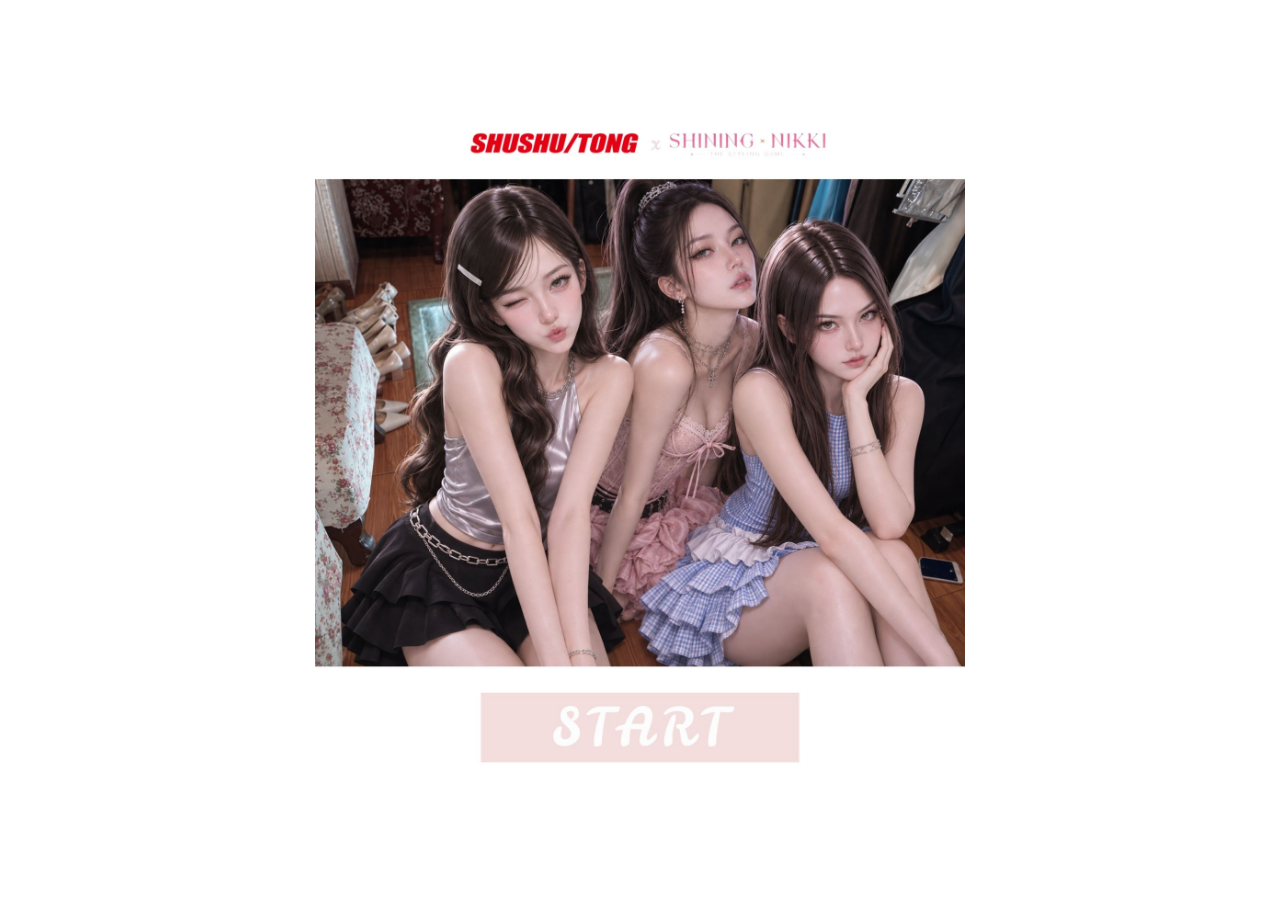
==== index.html @ bc6c0f94 "Add files via upload" ====
<!doctype html>
<html lang="en">
<head>
  <meta charset="utf-8">
  <meta name="viewport" content="width=device-width,initial-scale=1,viewport-fit=cover">
  <meta name="theme-color" content="#f3dada">
  <meta name="description" content="SHUSHU/TONG × SHINING NIKKI — take three photos with virtual fashion characters.">
  <title>SHUSHU/TONG × SHINING NIKKI — Photo Booth</title>
  <link rel="stylesheet" href="styles.css">
  <script src="app.js" defer></script>
</head>
<body>
  <main>
    <section id="homeScreen" class="screen home-screen" aria-label="Welcome">
      <div class="home-art">
        <img src="assets/home.jpg" alt="SHUSHU/TONG × SHINING NIKKI virtual character photo booth homepage" draggable="false">
        <button id="homeStart" class="home-start" aria-label="START: take photos with virtual characters" title="START"></button>
      </div>
    </section>

    <section id="shootScreen" class="screen shoot-screen hidden" aria-label="Take photos">
      <header class="topbar">
        <button id="goHome" class="text-button" type="button">‹ BACK</button>
        <div class="small-brand"><b>SHUSHU/TONG</b><span> × </span><em>SHINING NIKKI</em></div>
        <span id="shotCounter" class="progress-label">01 / 03</span>
      </header>
      <div class="shoot-layout">
        <div class="shoot-main">
          <div class="step-label">VIRTUAL CHARACTER PHOTO BOOTH <span>✦</span> 3 CUTS</div>
          <h1>Let's take a picture!</h1>
          <p id="instruction" class="instruction">Allow camera access, then pose beside your virtual character.</p>
          <div class="stage-wrap">
            <canvas id="stage" width="900" height="900" role="img" aria-label="Live composite of your camera and virtual character"></canvas>
            <div id="countdown" class="countdown hidden" aria-live="assertive">3</div>
            <div id="flash" class="flash" aria-hidden="true"></div>
            <div id="stageBadge" class="stage-badge">01 — PINK</div>
          </div>
          <div class="shoot-actions">
            <button id="captureBtn" class="primary" type="button">START SHOOTING</button>
            <button id="cameraBtn" class="secondary" type="button">TRY CAMERA AGAIN</button>
            <label for="uploadPhoto" class="secondary upload">OR UPLOAD A SELFIE</label>
            <input id="uploadPhoto" type="file" accept="image/*" hidden>
          </div>
          <div id="status" class="status" role="status">Camera photos stay on your device.</div>
          <div class="tips">The character and backdrop are your original designs. Camera cutout is optional; if unavailable, the photo is blended beside the character.</div>
        </div>
        <aside class="shot-panel">
          <div class="side-heading">YOUR THREE MOMENTS</div>
          <div class="shot-thumbs">
            <div class="shot-thumb"><img id="thumb0" src="assets/scene-pink.jpg" alt="Pink virtual character"><span>01 · PINK</span></div>
            <div class="shot-thumb"><img id="thumb1" src="assets/scene-blue.jpg" alt="Blue virtual character"><span>02 · BLUE</span></div>
            <div class="shot-thumb"><img id="thumb2" src="assets/scene-silver.jpg" alt="Silver virtual character"><span>03 · SILVER</span></div>
          </div>
          <div class="side-footer">3 poses · 3-second countdown · 1 keepsake</div>
        </aside>
      </div>
    </section>

    <section id="resultScreen" class="screen result-screen hidden" aria-label="Your photo strip">
      <header class="topbar result-topbar">
        <button id="resultHome" class="text-button" type="button">‹ HOME</button>
        <div class="small-brand"><b>SHUSHU/TONG</b><span> × </span><em>SHINING NIKKI</em></div>
        <span class="progress-label">03 / 03</span>
      </header>
      <div class="result-layout">
        <div class="result-copy">
          <div class="step-label">YOUR PHOTO BOOTH MEMORY ♡</div>
          <h1>Picture perfect.</h1>
          <p>Three moments with your virtual characters, inside your original pink photo strip.</p>
          <button id="downloadBtn" class="primary download-btn" type="button">↓ DOWNLOAD MY PHOTO STRIP</button>
          <button id="retakeBtn" class="secondary" type="button">↺ RETAKE THREE PHOTOS</button>
          <p class="privacy-note">Saved as a PNG on your device. No account or paid API required.</p>
        </div>
        <div class="result-print"><canvas id="strip" width="635" height="2000" aria-label="Three-photo souvenir strip"></canvas></div>
      </div>
    </section>
  </main>
  <video id="cameraVideo" autoplay playsinline muted hidden></video>
  <script>/* The original art is used as supplied; the images are never AI-regenerated. */</script>
</body>
</html>
---- styles.css ----
:root{--pink:#f3dbdb;--rose:#b65f74;--deep:#4d3945;--muted:#927a81;--line:#ebd4d7;--cream:#fffaf9}
*{box-sizing:border-box}html,body{margin:0;min-height:100%;background:white;color:var(--deep)}body{font-family:Arial,Helvetica,sans-serif}button,input{font:inherit}button{cursor:pointer}button:focus-visible,label:focus-visible{outline:3px solid #b4547b;outline-offset:4px}.hidden{display:none!important}.screen{min-height:100svh}.home-screen{display:grid;place-items:start center;min-height:100svh;background:#fff}.home-art{width:min(100vw,650px);position:relative;line-height:0;user-select:none}.home-art>img{width:100%;height:auto;display:block}.home-start{position:absolute;left:25%;top:75%;width:50%;height:9%;border:0;background:transparent;cursor:pointer}.home-start:hover{box-shadow:inset 0 0 0 2px #cc8c9850}.home-start:focus-visible{box-shadow:inset 0 0 0 4px #b4547b}
.shoot-screen,.result-screen{background:radial-gradient(ellipse 35% 20% at 10% 0%,#fff2f4 0%,transparent 100%),#fffafa;padding:0 28px 58px}.topbar{height:77px;display:grid;grid-template-columns:1fr auto 1fr;align-items:center;border-bottom:1px solid var(--line);max-width:1320px;margin:auto;gap:12px}.text-button{justify-self:start;color:#926e7b;border:0;background:transparent;font-size:12px;letter-spacing:.12em;font-weight:700;padding:12px}.small-brand{text-align:center;white-space:nowrap;font-size:clamp(12px,1.5vw,20px);letter-spacing:.03em}.small-brand b{color:#e10022;font-style:italic;font-weight:900;letter-spacing:-.06em}.small-brand span{color:#dcb6c2;margin:0 6px}.small-brand em{color:#ce8fb2;font-family:Georgia,serif;font-weight:400;font-style:normal;letter-spacing:.035em}.progress-label{justify-self:end;font-size:12px;letter-spacing:.13em;color:#b28394;font-weight:700}.shoot-layout{display:grid;grid-template-columns:minmax(0,640px) minmax(200px,290px);justify-content:center;gap:58px;max-width:1190px;margin:36px auto 0;align-items:start}.shoot-main{text-align:center;min-width:0}.step-label{font-size:11px;letter-spacing:.22em;font-weight:700;color:#c38399}.step-label span{margin:0 8px}h1{font-family:Georgia,'Times New Roman',serif;font-weight:400;font-style:italic;letter-spacing:-.04em;font-size:clamp(35px,4.2vw,56px);margin:12px 0}.instruction{font-size:13px;color:#927c85;line-height:1.5;margin:0 0 20px}.stage-wrap{position:relative;width:min(100%,min(62vh,570px));margin:auto;background:#d7ecf6;aspect-ratio:1;overflow:hidden;box-shadow:0 20px 60px #a15c7920}.stage-wrap canvas{display:block;width:100%;height:100%}.stage-badge{position:absolute;bottom:13px;right:14px;background:#fff8;font-size:10px;color:#453840;letter-spacing:.16em;padding:8px 12px;backdrop-filter:blur(4px)}.countdown{position:absolute;inset:0;display:grid;place-items:center;color:white;font-size:clamp(90px,20vw,160px);font-family:Georgia,serif;text-shadow:0 5px 20px #4124317d;background:#0002;z-index:5}.flash{position:absolute;inset:0;background:white;pointer-events:none;opacity:0;z-index:7}.flash.blink{animation:blink .25s ease-out}@keyframes blink{0%{opacity:1}100%{opacity:0}}.shoot-actions{display:flex;align-items:center;justify-content:center;flex-wrap:wrap;gap:10px;margin-top:24px}button.primary,.primary{background:#e9bec9;color:#563f4b;border:0;font-weight:800;letter-spacing:.075em;padding:16px 22px;font-size:12px}.primary:hover:not(:disabled){background:#e0aabb}.primary:disabled{opacity:.5;cursor:not-allowed}.secondary{color:#795767;background:white;border:1px solid #ebcbd4;padding:14px 18px;font-weight:700;font-size:11px;letter-spacing:.06em}.secondary:hover{background:#fff1f4}.status{font-size:12px;color:#ac8390;min-height:20px;margin-top:14px}.tips{font-size:11px;line-height:1.65;color:#b09ba4;max-width:480px;margin:10px auto}.shot-panel{padding:30px 24px;background:#fff;border:1px solid #f1dade;box-shadow:0 16px 40px #bc8c9920}.side-heading{font-size:11px;color:#a86e88;font-weight:700;letter-spacing:.18em;text-align:center;margin-bottom:18px}.shot-thumbs{display:grid;grid-template-columns:1fr;gap:15px}.shot-thumb{position:relative;max-width:220px;margin:auto;width:100%;aspect-ratio:1;overflow:hidden;background:#d1e9f9}.shot-thumb img{display:block;width:100%;height:100%;object-fit:cover}.shot-thumb span{position:absolute;bottom:6px;left:6px;background:#fff9;padding:5px 8px;font-size:10px;letter-spacing:.1em;color:#62444c}.side-footer{text-align:center;font-size:11px;color:#ba9aa4;margin-top:20px;line-height:1.5}.result-layout{max-width:1150px;margin:48px auto;display:grid;grid-template-columns:1fr minmax(200px,380px);gap:8vw;align-items:center}.result-copy{text-align:left}.result-copy h1{font-size:clamp(44px,5.8vw,72px);margin:18px 0}.result-copy p{color:#977d84;line-height:1.8;max-width:410px}.result-copy .primary,.result-copy .secondary{display:block;margin-top:18px;width:min(100%,340px);text-align:center}.download-btn{margin-top:36px!important}.privacy-note{font-size:11px}.result-print{background:#fff;border:1px solid #f2e5e9;padding:18px;box-shadow:0 25px 70px #9e6c7b29;text-align:center}.result-print canvas{display:block;width:min(100%,300px);height:auto;margin:auto;box-shadow:0 7px 25px #b3848c35}
@media(max-width:850px){.shoot-layout{gap:20px;grid-template-columns:minmax(0,520px) minmax(160px,220px)}.shot-panel{padding:16px}.shoot-screen,.result-screen{padding:0 14px 50px}}@media(max-width:670px){.home-art{width:100vw}.topbar{height:68px}.small-brand{font-size:11px}.small-brand span{margin:0 1px}.text-button{font-size:10px;padding:6px}.shoot-layout{display:block;margin:23px auto}.shoot-main h1{font-size:38px}.stage-wrap{width:min(100%,490px)}.shoot-actions{gap:7px}.shoot-actions button,.shoot-actions label{font-size:10px;padding:13px 12px}.shot-panel{margin:28px auto 0;max-width:490px}.shot-thumbs{grid-template-columns:repeat(3,minmax(0,1fr));gap:8px}.shot-thumb span{font-size:7px;padding:4px}.side-heading{margin-bottom:12px}.result-layout{display:flex;flex-direction:column;gap:26px;margin:29px auto}.result-copy{text-align:center}.result-copy h1{font-size:47px}.result-copy .primary,.result-copy .secondary{margin-left:auto;margin-right:auto}.result-print{width:min(100%,400px)}}
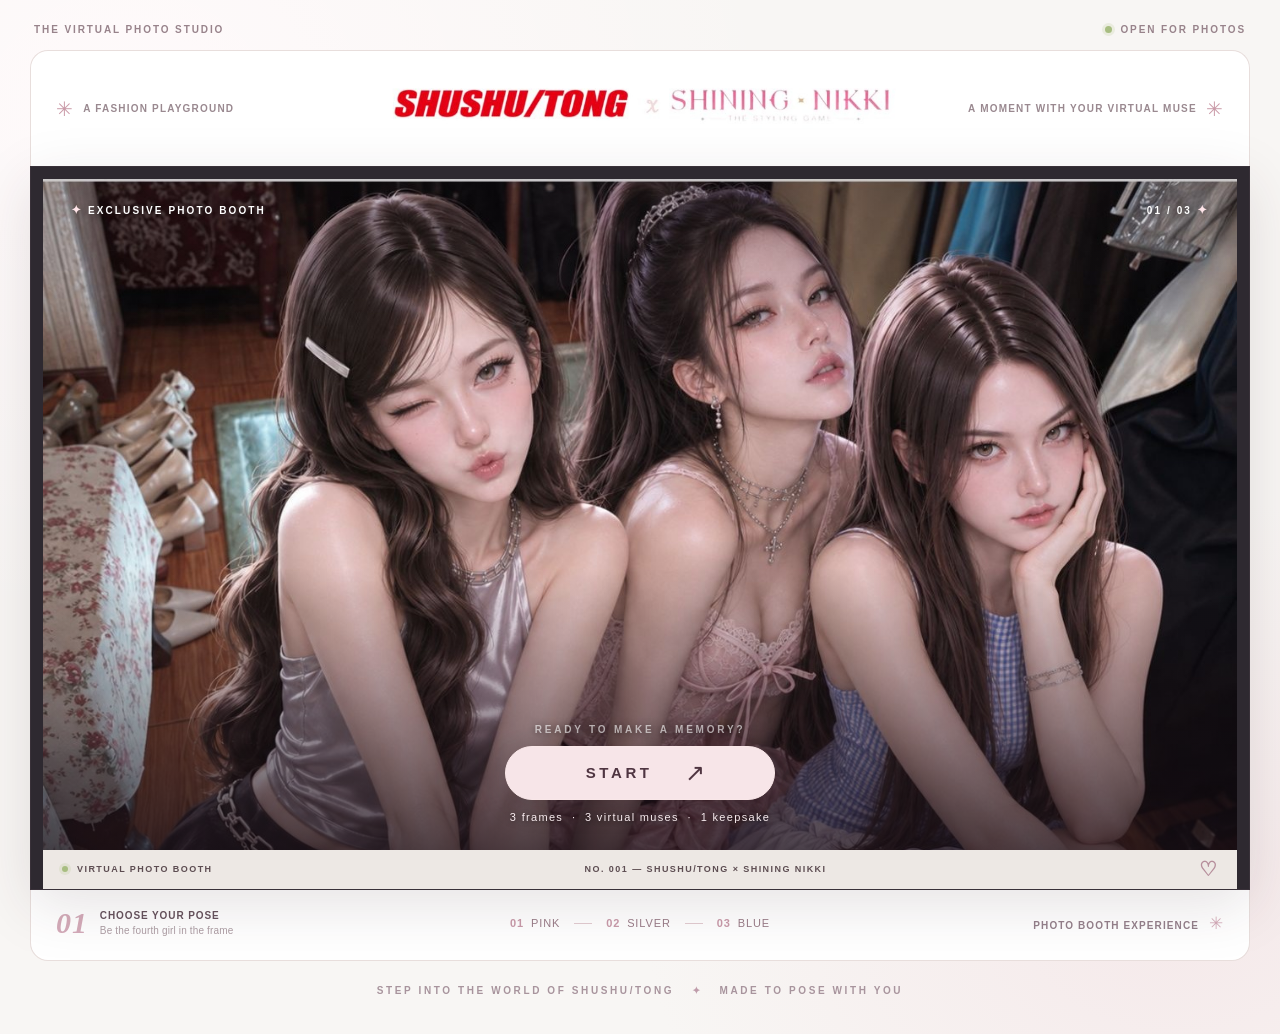
==== commit 443539ea: "Add files via upload" ====
--- a/index.html
+++ b/index.html
@@ -11,10 +11,48 @@
 </head>
 <body>
   <main>
-    <section id="homeScreen" class="screen home-screen" aria-label="Welcome">
-      <div class="home-art">
-        <img src="assets/home.jpg" alt="SHUSHU/TONG × SHINING NIKKI virtual character photo booth homepage" draggable="false">
-        <button id="homeStart" class="home-start" aria-label="START: take photos with virtual characters" title="START"></button>
+    <section id="homeScreen" class="screen home-screen" aria-label="Welcome to SHUSHU/TONG × SHINING NIKKI photo booth">
+      <div class="home-kiosk">
+        <div class="kiosk-topline" aria-hidden="true">
+          <span>THE VIRTUAL PHOTO STUDIO</span>
+          <span><span class="availability-dot"></span> OPEN FOR PHOTOS</span>
+        </div>
+
+        <header class="home-header">
+          <div class="home-header-side"><span class="mini-star">✳</span> A FASHION PLAYGROUND</div>
+          <img class="home-logo" src="assets/home-logo.png" alt="SHUSHU/TONG × SHINING NIKKI" draggable="false">
+          <div class="home-header-side home-header-right">A MOMENT WITH YOUR VIRTUAL MUSE <span class="mini-star">✳</span></div>
+        </header>
+
+        <div class="home-screen-bezel">
+          <div class="home-photo-screen">
+            <img class="home-hero-photo" src="assets/home-photo.jpg" alt="The three original SHUSHU/TONG × SHINING NIKKI virtual characters together" draggable="false">
+            <div class="hero-topline" aria-hidden="true">
+              <span><span class="hero-sparkle">✦</span> EXCLUSIVE PHOTO BOOTH</span>
+              <span>01 / 03 <span class="hero-sparkle">✦</span></span>
+            </div>
+            <div class="hero-overlay">
+              <p class="hero-overlay-kicker">READY TO MAKE A MEMORY?</p>
+              <button id="homeStart" class="home-start" type="button" aria-label="START: take three photos with virtual characters">
+                <span>START</span>
+                <span class="start-arrow" aria-hidden="true">↗</span>
+              </button>
+              <p class="hero-overlay-subtitle">3 frames &nbsp;·&nbsp; 3 virtual muses &nbsp;·&nbsp; 1 keepsake</p>
+            </div>
+          </div>
+          <div class="screen-lower-bar" aria-hidden="true">
+            <span><span class="screen-lower-dot"></span> VIRTUAL PHOTO BOOTH</span>
+            <span>NO. 001 — SHUSHU/TONG × SHINING NIKKI</span>
+            <span class="lower-heart">♡</span>
+          </div>
+        </div>
+
+        <div class="kiosk-bottom">
+          <div class="kiosk-bottom-left"><span class="step-index">01</span><span>CHOOSE YOUR POSE<br><small>Be the fourth girl in the frame</small></span></div>
+          <div class="kiosk-bottom-center" aria-label="Photo shoot sequence"><span><b>01</b> PINK</span><i></i><span><b>02</b> SILVER</span><i></i><span><b>03</b> BLUE</span></div>
+          <div class="kiosk-bottom-right">PHOTO BOOTH EXPERIENCE <span>✳</span></div>
+        </div>
+        <footer class="home-footnote">STEP INTO THE WORLD OF SHUSHU/TONG <span>✦</span> MADE TO POSE WITH YOU</footer>
       </div>
     </section>
 
@@ -26,14 +64,24 @@
       </header>
       <div class="shoot-layout">
         <div class="shoot-main">
-          <div class="step-label">VIRTUAL CHARACTER PHOTO BOOTH <span>✦</span> 3 CUTS</div>
-          <h1>Let's take a picture!</h1>
-          <p id="instruction" class="instruction">Allow camera access, then pose beside your virtual character.</p>
+          <div class="step-label">PHOTOISM-STYLE LIVE BOOTH <span>✦</span> 3 CUTS</div>
+          <h1>Step into the frame.</h1>
+          <p id="instruction" class="instruction">Your whole camera view appears behind your virtual character. Stand next to them and pose!</p>
           <div class="stage-wrap">
-            <canvas id="stage" width="900" height="900" role="img" aria-label="Live composite of your camera and virtual character"></canvas>
+            <canvas id="stage" width="900" height="900" role="img" aria-label="Full live camera with virtual character overlay"></canvas>
+            <div id="livePill" class="live-pill"><span class="live-dot"></span> LIVE CAMERA</div>
+            <div class="viewfinder-corners" aria-hidden="true"><i></i><i></i><i></i><i></i></div>
             <div id="countdown" class="countdown hidden" aria-live="assertive">3</div>
             <div id="flash" class="flash" aria-hidden="true"></div>
             <div id="stageBadge" class="stage-badge">01 — PINK</div>
+          </div>
+          <div class="studio-controls" aria-label="Adjust your live photo composition">
+            <div class="controls-heading"><span>MAKE IT YOUR FRAME</span><span>Drag the virtual character to move her ↔</span></div>
+            <div class="control-items">
+              <label class="range-control" for="characterSize"><span>CHARACTER SIZE</span><input id="characterSize" type="range" min="65" max="145" value="100" step="5"><output id="characterSizeValue">100%</output></label>
+              <label class="range-control" for="characterMove"><span>LEFT / RIGHT</span><input id="characterMove" type="range" min="-310" max="310" value="0" step="10"><output id="characterMoveValue">CENTER</output></label>
+              <button id="resetFrame" type="button" class="reset-control">RESET FRAME</button>
+            </div>
           </div>
           <div class="shoot-actions">
             <button id="captureBtn" class="primary" type="button">START SHOOTING</button>
@@ -42,16 +90,16 @@
             <input id="uploadPhoto" type="file" accept="image/*" hidden>
           </div>
           <div id="status" class="status" role="status">Camera photos stay on your device.</div>
-          <div class="tips">The character and backdrop are your original designs. Camera cutout is optional; if unavailable, the photo is blended beside the character.</div>
+          <div class="tips">Like Photoism: your whole camera view is the background. Step back to show more of your body, and use the sliders to position the virtual character. The camera preview is the final photo composition.</div>
         </div>
         <aside class="shot-panel">
           <div class="side-heading">YOUR THREE MOMENTS</div>
           <div class="shot-thumbs">
             <div class="shot-thumb"><img id="thumb0" src="assets/scene-pink.jpg" alt="Pink virtual character"><span>01 · PINK</span></div>
-            <div class="shot-thumb"><img id="thumb1" src="assets/scene-blue.jpg" alt="Blue virtual character"><span>02 · BLUE</span></div>
-            <div class="shot-thumb"><img id="thumb2" src="assets/scene-silver.jpg" alt="Silver virtual character"><span>03 · SILVER</span></div>
+            <div class="shot-thumb"><img id="thumb1" src="assets/scene-silver.jpg" alt="Silver virtual character"><span>02 · SILVER</span></div>
+            <div class="shot-thumb"><img id="thumb2" src="assets/scene-blue.jpg" alt="Blue virtual character"><span>03 · BLUE</span></div>
           </div>
-          <div class="side-footer">3 poses · 3-second countdown · 1 keepsake</div>
+          <div class="side-footer">Full camera view · 3-second countdown · 1 keepsake</div>
         </aside>
       </div>
     </section>
--- a/styles.css
+++ b/styles.css
@@ -2,3 +2,114 @@
 *{box-sizing:border-box}html,body{margin:0;min-height:100%;background:white;color:var(--deep)}body{font-family:Arial,Helvetica,sans-serif}button,input{font:inherit}button{cursor:pointer}button:focus-visible,label:focus-visible{outline:3px solid #b4547b;outline-offset:4px}.hidden{display:none!important}.screen{min-height:100svh}.home-screen{display:grid;place-items:start center;min-height:100svh;background:#fff}.home-art{width:min(100vw,650px);position:relative;line-height:0;user-select:none}.home-art>img{width:100%;height:auto;display:block}.home-start{position:absolute;left:25%;top:75%;width:50%;height:9%;border:0;background:transparent;cursor:pointer}.home-start:hover{box-shadow:inset 0 0 0 2px #cc8c9850}.home-start:focus-visible{box-shadow:inset 0 0 0 4px #b4547b}
 .shoot-screen,.result-screen{background:radial-gradient(ellipse 35% 20% at 10% 0%,#fff2f4 0%,transparent 100%),#fffafa;padding:0 28px 58px}.topbar{height:77px;display:grid;grid-template-columns:1fr auto 1fr;align-items:center;border-bottom:1px solid var(--line);max-width:1320px;margin:auto;gap:12px}.text-button{justify-self:start;color:#926e7b;border:0;background:transparent;font-size:12px;letter-spacing:.12em;font-weight:700;padding:12px}.small-brand{text-align:center;white-space:nowrap;font-size:clamp(12px,1.5vw,20px);letter-spacing:.03em}.small-brand b{color:#e10022;font-style:italic;font-weight:900;letter-spacing:-.06em}.small-brand span{color:#dcb6c2;margin:0 6px}.small-brand em{color:#ce8fb2;font-family:Georgia,serif;font-weight:400;font-style:normal;letter-spacing:.035em}.progress-label{justify-self:end;font-size:12px;letter-spacing:.13em;color:#b28394;font-weight:700}.shoot-layout{display:grid;grid-template-columns:minmax(0,640px) minmax(200px,290px);justify-content:center;gap:58px;max-width:1190px;margin:36px auto 0;align-items:start}.shoot-main{text-align:center;min-width:0}.step-label{font-size:11px;letter-spacing:.22em;font-weight:700;color:#c38399}.step-label span{margin:0 8px}h1{font-family:Georgia,'Times New Roman',serif;font-weight:400;font-style:italic;letter-spacing:-.04em;font-size:clamp(35px,4.2vw,56px);margin:12px 0}.instruction{font-size:13px;color:#927c85;line-height:1.5;margin:0 0 20px}.stage-wrap{position:relative;width:min(100%,min(62vh,570px));margin:auto;background:#d7ecf6;aspect-ratio:1;overflow:hidden;box-shadow:0 20px 60px #a15c7920}.stage-wrap canvas{display:block;width:100%;height:100%}.stage-badge{position:absolute;bottom:13px;right:14px;background:#fff8;font-size:10px;color:#453840;letter-spacing:.16em;padding:8px 12px;backdrop-filter:blur(4px)}.countdown{position:absolute;inset:0;display:grid;place-items:center;color:white;font-size:clamp(90px,20vw,160px);font-family:Georgia,serif;text-shadow:0 5px 20px #4124317d;background:#0002;z-index:5}.flash{position:absolute;inset:0;background:white;pointer-events:none;opacity:0;z-index:7}.flash.blink{animation:blink .25s ease-out}@keyframes blink{0%{opacity:1}100%{opacity:0}}.shoot-actions{display:flex;align-items:center;justify-content:center;flex-wrap:wrap;gap:10px;margin-top:24px}button.primary,.primary{background:#e9bec9;color:#563f4b;border:0;font-weight:800;letter-spacing:.075em;padding:16px 22px;font-size:12px}.primary:hover:not(:disabled){background:#e0aabb}.primary:disabled{opacity:.5;cursor:not-allowed}.secondary{color:#795767;background:white;border:1px solid #ebcbd4;padding:14px 18px;font-weight:700;font-size:11px;letter-spacing:.06em}.secondary:hover{background:#fff1f4}.status{font-size:12px;color:#ac8390;min-height:20px;margin-top:14px}.tips{font-size:11px;line-height:1.65;color:#b09ba4;max-width:480px;margin:10px auto}.shot-panel{padding:30px 24px;background:#fff;border:1px solid #f1dade;box-shadow:0 16px 40px #bc8c9920}.side-heading{font-size:11px;color:#a86e88;font-weight:700;letter-spacing:.18em;text-align:center;margin-bottom:18px}.shot-thumbs{display:grid;grid-template-columns:1fr;gap:15px}.shot-thumb{position:relative;max-width:220px;margin:auto;width:100%;aspect-ratio:1;overflow:hidden;background:#d1e9f9}.shot-thumb img{display:block;width:100%;height:100%;object-fit:cover}.shot-thumb span{position:absolute;bottom:6px;left:6px;background:#fff9;padding:5px 8px;font-size:10px;letter-spacing:.1em;color:#62444c}.side-footer{text-align:center;font-size:11px;color:#ba9aa4;margin-top:20px;line-height:1.5}.result-layout{max-width:1150px;margin:48px auto;display:grid;grid-template-columns:1fr minmax(200px,380px);gap:8vw;align-items:center}.result-copy{text-align:left}.result-copy h1{font-size:clamp(44px,5.8vw,72px);margin:18px 0}.result-copy p{color:#977d84;line-height:1.8;max-width:410px}.result-copy .primary,.result-copy .secondary{display:block;margin-top:18px;width:min(100%,340px);text-align:center}.download-btn{margin-top:36px!important}.privacy-note{font-size:11px}.result-print{background:#fff;border:1px solid #f2e5e9;padding:18px;box-shadow:0 25px 70px #9e6c7b29;text-align:center}.result-print canvas{display:block;width:min(100%,300px);height:auto;margin:auto;box-shadow:0 7px 25px #b3848c35}
 @media(max-width:850px){.shoot-layout{gap:20px;grid-template-columns:minmax(0,520px) minmax(160px,220px)}.shot-panel{padding:16px}.shoot-screen,.result-screen{padding:0 14px 50px}}@media(max-width:670px){.home-art{width:100vw}.topbar{height:68px}.small-brand{font-size:11px}.small-brand span{margin:0 1px}.text-button{font-size:10px;padding:6px}.shoot-layout{display:block;margin:23px auto}.shoot-main h1{font-size:38px}.stage-wrap{width:min(100%,490px)}.shoot-actions{gap:7px}.shoot-actions button,.shoot-actions label{font-size:10px;padding:13px 12px}.shot-panel{margin:28px auto 0;max-width:490px}.shot-thumbs{grid-template-columns:repeat(3,minmax(0,1fr));gap:8px}.shot-thumb span{font-size:7px;padding:4px}.side-heading{margin-bottom:12px}.result-layout{display:flex;flex-direction:column;gap:26px;margin:29px auto}.result-copy{text-align:center}.result-copy h1{font-size:47px}.result-copy .primary,.result-copy .secondary{margin-left:auto;margin-right:auto}.result-print{width:min(100%,400px)}}
+/* Photoism-style revision: entire camera view is the scene; virtual character floats over it. */
+.stage-wrap{width:min(100%,min(66vh,640px));border:10px solid #fff;outline:1px solid #efd5db;border-radius:4px;box-shadow:0 24px 64px #b982a932}
+.stage-wrap canvas{touch-action:pan-y;cursor:grab}
+.stage-wrap canvas:active{cursor:grabbing;touch-action:none}
+.live-pill{position:absolute;top:16px;left:18px;background:rgba(25,22,28,.72);color:white;font-size:10px;font-weight:800;letter-spacing:.12em;padding:9px 12px;border-radius:2px;display:flex;align-items:center;gap:7px;pointer-events:none;backdrop-filter:blur(4px)}
+.live-pill.inactive{opacity:.85}
+.live-dot{height:7px;width:7px;border-radius:50%;background:#ff5f81;box-shadow:0 0 0 3px #ff5f812a}
+.viewfinder-corners{position:absolute;inset:4%;pointer-events:none}
+.viewfinder-corners i{width:20px;height:20px;position:absolute;border-color:#ffffffb8;border-style:solid}
+.viewfinder-corners i:nth-child(1){top:0;left:0;border-width:2px 0 0 2px}
+.viewfinder-corners i:nth-child(2){top:0;right:0;border-width:2px 2px 0 0}
+.viewfinder-corners i:nth-child(3){bottom:0;left:0;border-width:0 0 2px 2px}
+.viewfinder-corners i:nth-child(4){bottom:0;right:0;border-width:0 2px 2px 0}
+.studio-controls{margin:16px auto 0;max-width:620px;border:1px solid #edd6dc;background:#fffefa;padding:14px 18px;text-align:left}
+.controls-heading{display:flex;align-items:center;justify-content:space-between;gap:8px;margin-bottom:14px;color:#9b677d;font-size:10px;font-weight:800;letter-spacing:.1em}
+.controls-heading span:last-child{color:#b39aa4;font-weight:400;letter-spacing:0;font-size:11px}
+.control-items{display:grid;grid-template-columns:1fr 1fr auto;gap:20px;align-items:center}
+.range-control{display:grid;grid-template-columns:1fr auto;gap:6px;align-items:center;font-size:10px;font-weight:700;color:#7f6270;letter-spacing:.055em}
+.range-control input{grid-column:1 / -1;min-width:0;width:100%;accent-color:#cf8a9f;cursor:pointer}
+.range-control output{font-variant-numeric:tabular-nums;font-weight:700;color:#b45d80}
+.reset-control{align-self:end;min-height:29px;background:#f5e3e6;border:1px solid #ead0d8;color:#79515f;padding:6px 9px;font-size:10px;letter-spacing:.045em;font-weight:700}
+@media(max-width:670px){
+ .stage-wrap{width:min(100%,520px);border-width:5px}
+ .controls-heading{flex-direction:column;align-items:flex-start;gap:5px}
+ .control-items{gap:10px;grid-template-columns:1fr 1fr}
+ .reset-control{grid-column:1/-1;justify-self:end}
+ .studio-controls{padding:12px}
+ .live-pill{top:10px;left:10px;font-size:9px;padding:7px}
+}
+
+/* 2026 homepage refresh — Photoism-inspired kiosk layout.
+   Photography and partner artwork are cropped from the exact supplied original homepage.
+   The shooting and results styles above are intentionally untouched. */
+.home-screen{display:block;min-height:100svh;padding:24px 22px 38px;background:
+  radial-gradient(ellipse at 10% 10%,#fffafb 0,transparent 40%),
+  radial-gradient(ellipse at 92% 88%,#f5e9ea 0,transparent 32%),
+  #f8f6f4;color:#4b3840}
+.home-kiosk{max-width:1220px;margin:0 auto}
+.kiosk-topline{display:flex;justify-content:space-between;gap:18px;align-items:center;margin:0 4px 15px;color:#98838b;font-weight:700;font-size:10px;letter-spacing:.19em}
+.kiosk-topline>span:last-child{display:flex;align-items:center;gap:8px}
+.availability-dot,.screen-lower-dot{display:inline-block;width:7px;height:7px;border-radius:50%;background:#a8bd81;box-shadow:0 0 0 3px #a8bd8130}
+.home-header{min-height:116px;background:#fff;display:grid;grid-template-columns:1fr minmax(0,530px) 1fr;align-items:center;gap:12px;padding:14px 25px;border:1px solid #e8dedc;border-bottom:0;border-radius:18px 18px 0 0}
+.home-logo{display:block;max-width:100%;width:520px;object-fit:contain;margin:auto;mix-blend-mode:multiply}
+.home-header-side{font-size:10px;font-weight:700;line-height:1.8;color:#9a8990;letter-spacing:.12em;display:flex;align-items:center;gap:9px}
+.home-header-right{justify-content:flex-end;text-align:right}
+.mini-star{color:#ca9aa8;font-size:20px;font-weight:400}
+.home-screen-bezel{position:relative;background:#2e2930;padding:12px 12px 0;border:1px solid #393139;box-shadow:0 16px 55px rgba(63,42,49,.13)}
+.home-photo-screen{position:relative;overflow:hidden;background:#61444c;aspect-ratio:1.78;isolation:isolate}
+.home-hero-photo{display:block;width:100%;height:100%;object-fit:cover;object-position:center top;user-select:none}
+.home-photo-screen:after{content:"";position:absolute;inset:0;background:linear-gradient(180deg,rgba(27,18,24,.23),transparent 24%,transparent 58%,rgba(22,13,20,.73) 100%);pointer-events:none;z-index:1}
+.hero-topline{position:absolute;z-index:2;inset:24px 28px auto;display:flex;justify-content:space-between;gap:12px;color:white;font-size:10px;letter-spacing:.21em;font-weight:750;text-shadow:0 1px 7px #0005}
+.hero-sparkle{font-size:12px;color:#ffe5e9}
+.hero-overlay{position:absolute;z-index:3;left:12px;right:12px;bottom:27px;display:flex;flex-direction:column;align-items:center;gap:11px;text-align:center}
+.hero-overlay-kicker{margin:0;color:#fff9;font-size:10px;letter-spacing:.28em;font-weight:700;text-shadow:0 1px 7px #0008}
+.home-start{position:static;width:clamp(178px,23vw,270px);height:54px;border:1px solid #f9e7e8;background:#f7e5e8;color:#4f3541;border-radius:999px;font-size:15px;letter-spacing:.24em;font-weight:850;display:flex;align-items:center;justify-content:center;gap:32px;padding:0 18px 0 32px;line-height:1;box-shadow:0 7px 28px rgba(25,10,18,.2);transition:background .2s,transform .2s,box-shadow .2s}
+.home-start:hover{transform:translateY(-3px);background:white;box-shadow:0 12px 32px rgba(25,10,18,.27)}
+.home-start:focus-visible{outline:3px solid white;outline-offset:4px;box-shadow:none}
+.start-arrow{font-weight:400;font-size:24px;line-height:0}
+.hero-overlay-subtitle{margin:0;color:#f9edf0;font-size:11px;letter-spacing:.12em;text-shadow:0 1px 5px #0008}
+.screen-lower-bar{min-height:39px;display:flex;align-items:center;justify-content:space-between;gap:20px;background:#ede8e4;color:#5d4d52;font-size:9px;font-weight:800;letter-spacing:.16em;padding:0 19px}
+.screen-lower-bar>span:first-child{display:flex;align-items:center;gap:9px}
+.screen-lower-dot{width:6px;height:6px}
+.lower-heart{font-size:20px;line-height:1;color:#b68e9b}
+.kiosk-bottom{display:grid;grid-template-columns:1fr auto 1fr;align-items:center;gap:16px;padding:18px 25px 21px;background:white;border:1px solid #e8dedc;border-top:0;border-radius:0 0 18px 18px}
+.kiosk-bottom-left{display:flex;align-items:center;gap:12px;color:#66535d;font-size:10px;font-weight:800;letter-spacing:.09em;line-height:1.55}
+.kiosk-bottom-left small{font-weight:400;letter-spacing:.015em;font-size:10px;color:#ad9da3}
+.step-index{font-family:Georgia,serif;font-size:30px;line-height:1;font-style:italic;color:#d4abb9}
+.kiosk-bottom-center{display:flex;align-items:center;justify-content:center;gap:14px;color:#997c88;font-size:11px;letter-spacing:.08em}
+.kiosk-bottom-center span{white-space:nowrap}
+.kiosk-bottom-center b{font-weight:800;color:#c99baa;padding-right:3px}
+.kiosk-bottom-center i{display:block;width:18px;height:1px;background:#e2cdd2}
+.kiosk-bottom-right{text-align:right;color:#94808b;font-size:10px;font-weight:800;letter-spacing:.11em}
+.kiosk-bottom-right span{font-size:17px;font-weight:400;margin-left:6px;color:#d4abb9}
+.home-footnote{padding:24px 5px 0;text-align:center;color:#a8949d;font-size:10px;letter-spacing:.26em;font-weight:700}
+.home-footnote span{margin:0 12px;color:#bf9caa}
+@media(max-width:800px){
+ .home-screen{padding:14px 12px 24px}
+ .home-header{grid-template-columns:1fr;min-height:96px;padding:14px 20px}
+ .home-header-side{display:none}
+ .home-logo{width:min(100%,510px)}
+ .kiosk-bottom{grid-template-columns:1fr;justify-items:center;gap:12px;padding:15px}
+ .kiosk-bottom-left,.kiosk-bottom-right{display:none}
+ .home-photo-screen{aspect-ratio:1.38}
+ .hero-topline{inset:14px 16px auto;font-size:9px;letter-spacing:.12em}
+ .hero-overlay{bottom:20px;gap:8px}
+ .home-start{height:52px}
+ .kiosk-topline{font-size:9px}
+ .screen-lower-bar{padding:0 12px;font-size:8px}
+ .screen-lower-bar>span:nth-child(2){display:none}
+ .screen-lower-bar .lower-heart{margin-left:auto}
+}
+@media(max-width:430px){
+ .home-screen{padding:9px 8px 22px;display:flex;align-items:center;justify-content:center}
+ .kiosk-topline{font-size:7px;letter-spacing:.12em;padding:0 3px;margin:2px 0 10px}
+ .home-header{min-height:76px;padding:13px 10px;border-radius:12px 12px 0 0}
+ .home-logo{width:min(100%,330px)}
+ .home-screen-bezel{padding:6px 6px 0}
+ .home-photo-screen{aspect-ratio:1.15}
+ .home-hero-photo{object-position:center 42%}
+ .hero-topline{inset:11px 10px auto;font-size:8px}
+ .hero-overlay{bottom:16px;gap:7px}
+ .hero-overlay-kicker{font-size:8px;letter-spacing:.16em}
+ .home-start{height:47px;width:193px;font-size:13px;gap:24px;padding-left:24px}
+ .hero-overlay-subtitle{font-size:8px;letter-spacing:.04em}
+ .screen-lower-bar{min-height:30px}
+ .kiosk-bottom{border-radius:0 0 12px 12px}
+ .kiosk-bottom-center{gap:8px;font-size:9px}
+ .kiosk-bottom-center i{width:11px}
+ .home-footnote{padding-top:18px;font-size:8px;letter-spacing:.13em}
+}
+@media(prefers-reduced-motion:reduce){.home-start{transition:none}}
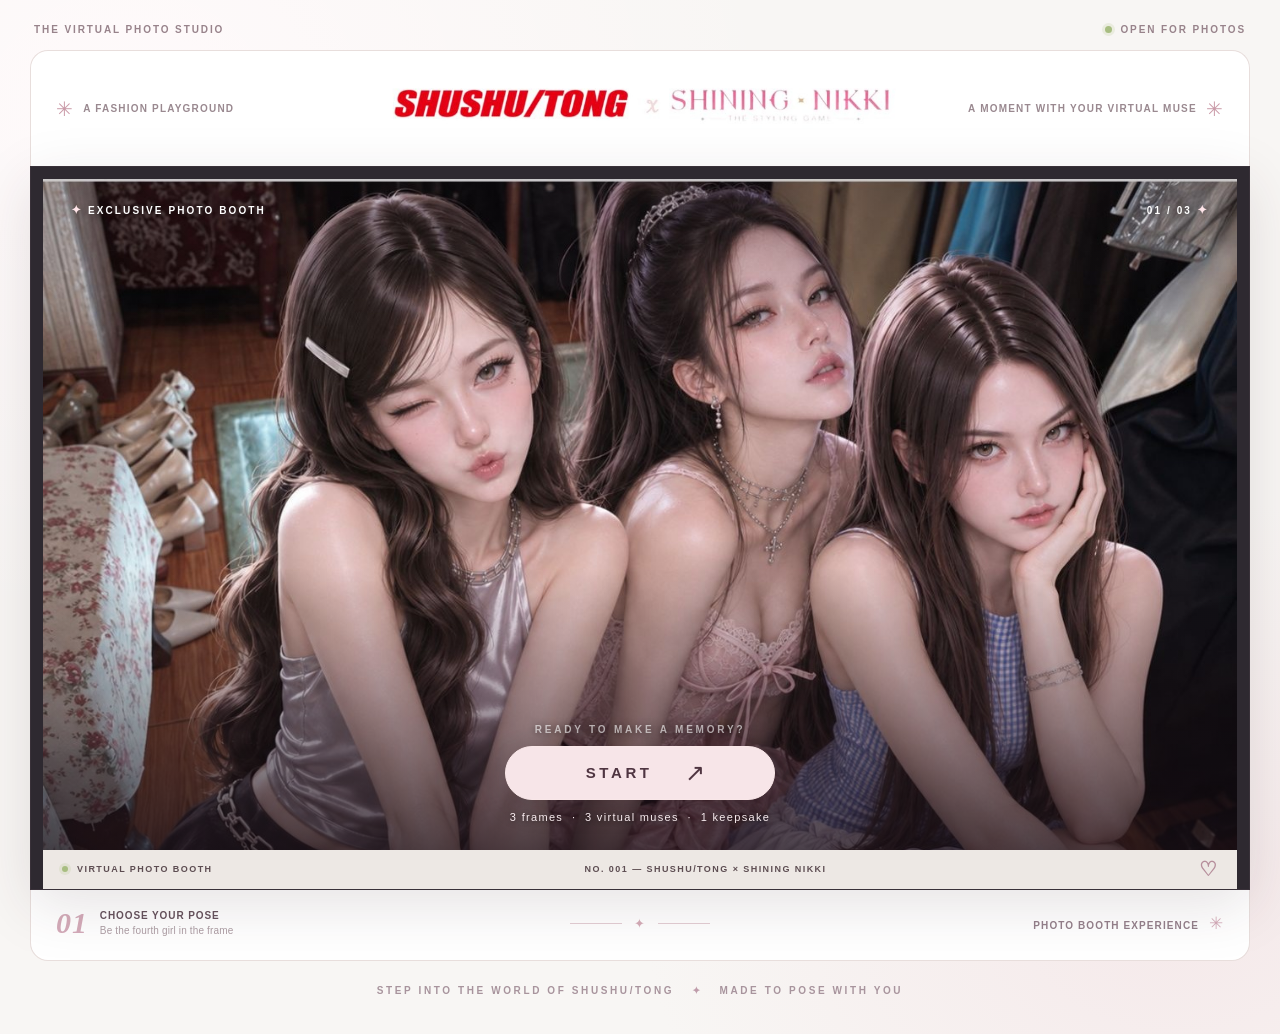
==== commit 9e51e312: "Add files via upload" ====
--- a/index.html
+++ b/index.html
@@ -49,7 +49,7 @@
 
         <div class="kiosk-bottom">
           <div class="kiosk-bottom-left"><span class="step-index">01</span><span>CHOOSE YOUR POSE<br><small>Be the fourth girl in the frame</small></span></div>
-          <div class="kiosk-bottom-center" aria-label="Photo shoot sequence"><span><b>01</b> PINK</span><i></i><span><b>02</b> SILVER</span><i></i><span><b>03</b> BLUE</span></div>
+          <div class="kiosk-bottom-center kiosk-bottom-center-minimal" aria-hidden="true"><span class="center-line"></span><span class="center-dot">✦</span><span class="center-line"></span></div>
           <div class="kiosk-bottom-right">PHOTO BOOTH EXPERIENCE <span>✳</span></div>
         </div>
         <footer class="home-footnote">STEP INTO THE WORLD OF SHUSHU/TONG <span>✦</span> MADE TO POSE WITH YOU</footer>
--- a/styles.css
+++ b/styles.css
@@ -113,3 +113,12 @@
  .home-footnote{padding-top:18px;font-size:8px;letter-spacing:.13em}
 }
 @media(prefers-reduced-motion:reduce){.home-start{transition:none}}
+
+/* small homepage cleanup: remove visible 01 PINK / 02 SILVER / 03 BLUE while keeping the bottom band */
+.kiosk-bottom-center-minimal{gap:12px;color:#d2b2bc;min-height:20px}
+.kiosk-bottom-center-minimal .center-line{display:block;width:52px;height:1px;background:#e3cfd5}
+.kiosk-bottom-center-minimal .center-dot{font-size:13px;line-height:1;color:#d5adb8}
+@media(max-width:430px){
+ .kiosk-bottom-center-minimal .center-line{width:34px}
+ .kiosk-bottom-center-minimal .center-dot{font-size:11px}
+}
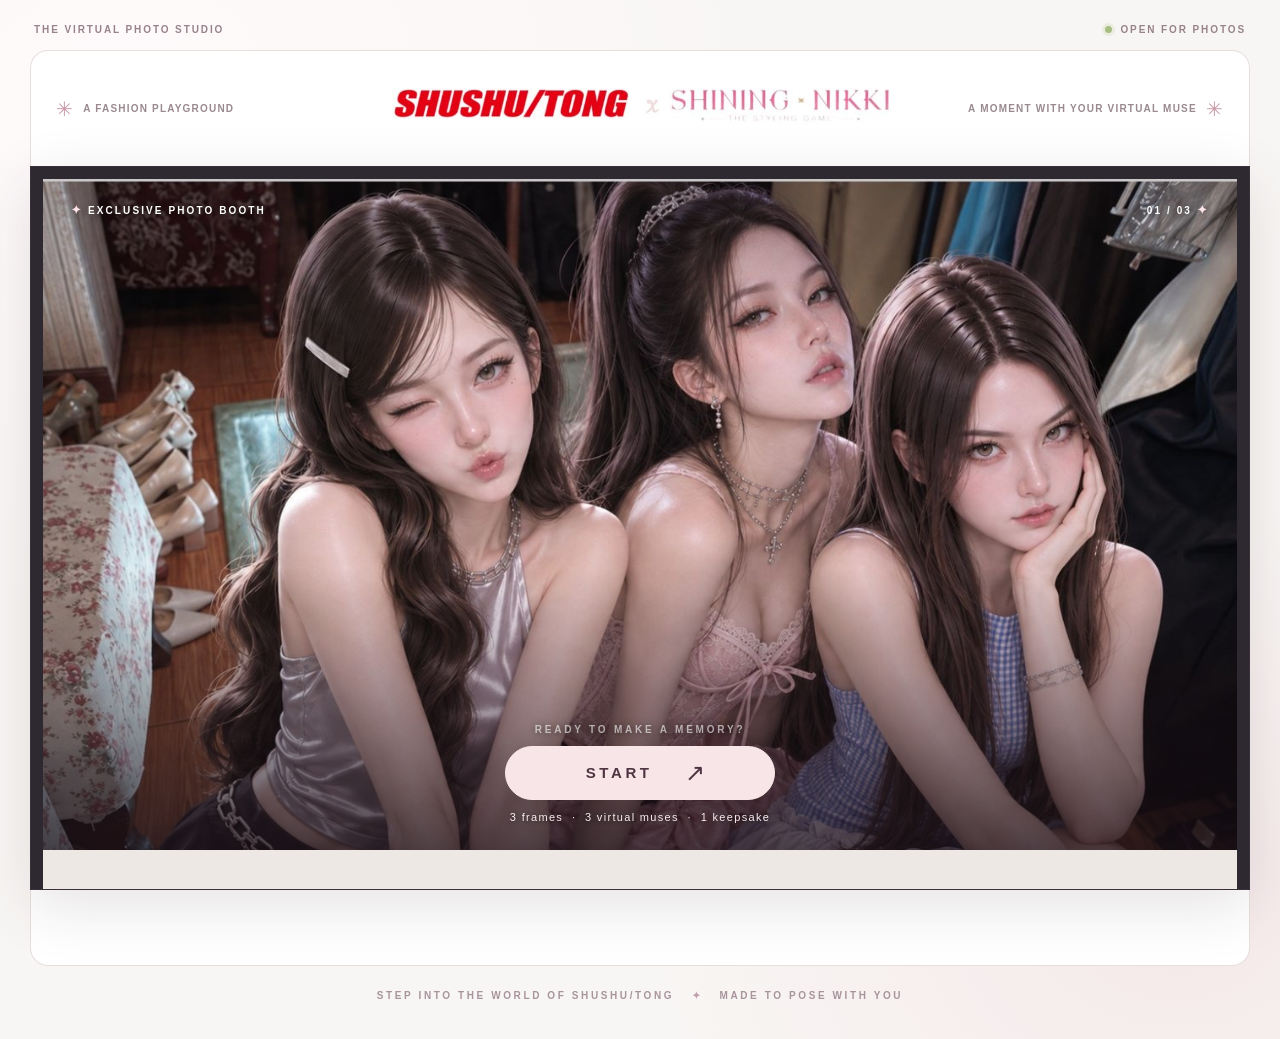
==== commit 8aaa3d43: "Add files via upload" ====
--- a/index.html
+++ b/index.html
@@ -40,18 +40,10 @@
               <p class="hero-overlay-subtitle">3 frames &nbsp;·&nbsp; 3 virtual muses &nbsp;·&nbsp; 1 keepsake</p>
             </div>
           </div>
-          <div class="screen-lower-bar" aria-hidden="true">
-            <span><span class="screen-lower-dot"></span> VIRTUAL PHOTO BOOTH</span>
-            <span>NO. 001 — SHUSHU/TONG × SHINING NIKKI</span>
-            <span class="lower-heart">♡</span>
-          </div>
+          <div class="screen-lower-bar" aria-hidden="true"></div>
         </div>
 
-        <div class="kiosk-bottom">
-          <div class="kiosk-bottom-left"><span class="step-index">01</span><span>CHOOSE YOUR POSE<br><small>Be the fourth girl in the frame</small></span></div>
-          <div class="kiosk-bottom-center kiosk-bottom-center-minimal" aria-hidden="true"><span class="center-line"></span><span class="center-dot">✦</span><span class="center-line"></span></div>
-          <div class="kiosk-bottom-right">PHOTO BOOTH EXPERIENCE <span>✳</span></div>
-        </div>
+        <div class="kiosk-bottom" aria-hidden="true"></div>
         <footer class="home-footnote">STEP INTO THE WORLD OF SHUSHU/TONG <span>✦</span> MADE TO POSE WITH YOU</footer>
       </div>
     </section>
@@ -93,13 +85,11 @@
           <div class="tips">Like Photoism: your whole camera view is the background. Step back to show more of your body, and use the sliders to position the virtual character. The camera preview is the final photo composition.</div>
         </div>
         <aside class="shot-panel">
-          <div class="side-heading">YOUR THREE MOMENTS</div>
           <div class="shot-thumbs">
-            <div class="shot-thumb"><img id="thumb0" src="assets/scene-pink.jpg" alt="Pink virtual character"><span>01 · PINK</span></div>
-            <div class="shot-thumb"><img id="thumb1" src="assets/scene-silver.jpg" alt="Silver virtual character"><span>02 · SILVER</span></div>
-            <div class="shot-thumb"><img id="thumb2" src="assets/scene-blue.jpg" alt="Blue virtual character"><span>03 · BLUE</span></div>
+            <div class="shot-thumb"><img id="thumb0" src="assets/scene-pink.jpg" alt="Pink virtual character"></div>
+            <div class="shot-thumb"><img id="thumb1" src="assets/scene-silver.jpg" alt="Silver virtual character"></div>
+            <div class="shot-thumb"><img id="thumb2" src="assets/scene-blue.jpg" alt="Blue virtual character"></div>
           </div>
-          <div class="side-footer">Full camera view · 3-second countdown · 1 keepsake</div>
         </aside>
       </div>
     </section>
--- a/styles.css
+++ b/styles.css
@@ -122,3 +122,12 @@
  .kiosk-bottom-center-minimal .center-line{width:34px}
  .kiosk-bottom-center-minimal .center-dot{font-size:11px}
 }
+
+/* Blank lower homepage strips. Keep original framing and vertical spacing, no text or icons. */
+.screen-lower-bar{min-height:39px}
+.kiosk-bottom{min-height:76px}
+@media(max-width:800px){.kiosk-bottom{min-height:61px}}
+@media(max-width:430px){.screen-lower-bar{min-height:30px}}
+/* Three right-hand thumbnail images only, with no headers or captions. */
+.shot-panel{padding-top:24px;padding-bottom:24px}
+@media(max-width:850px){.shot-panel{padding-top:16px;padding-bottom:16px}}
